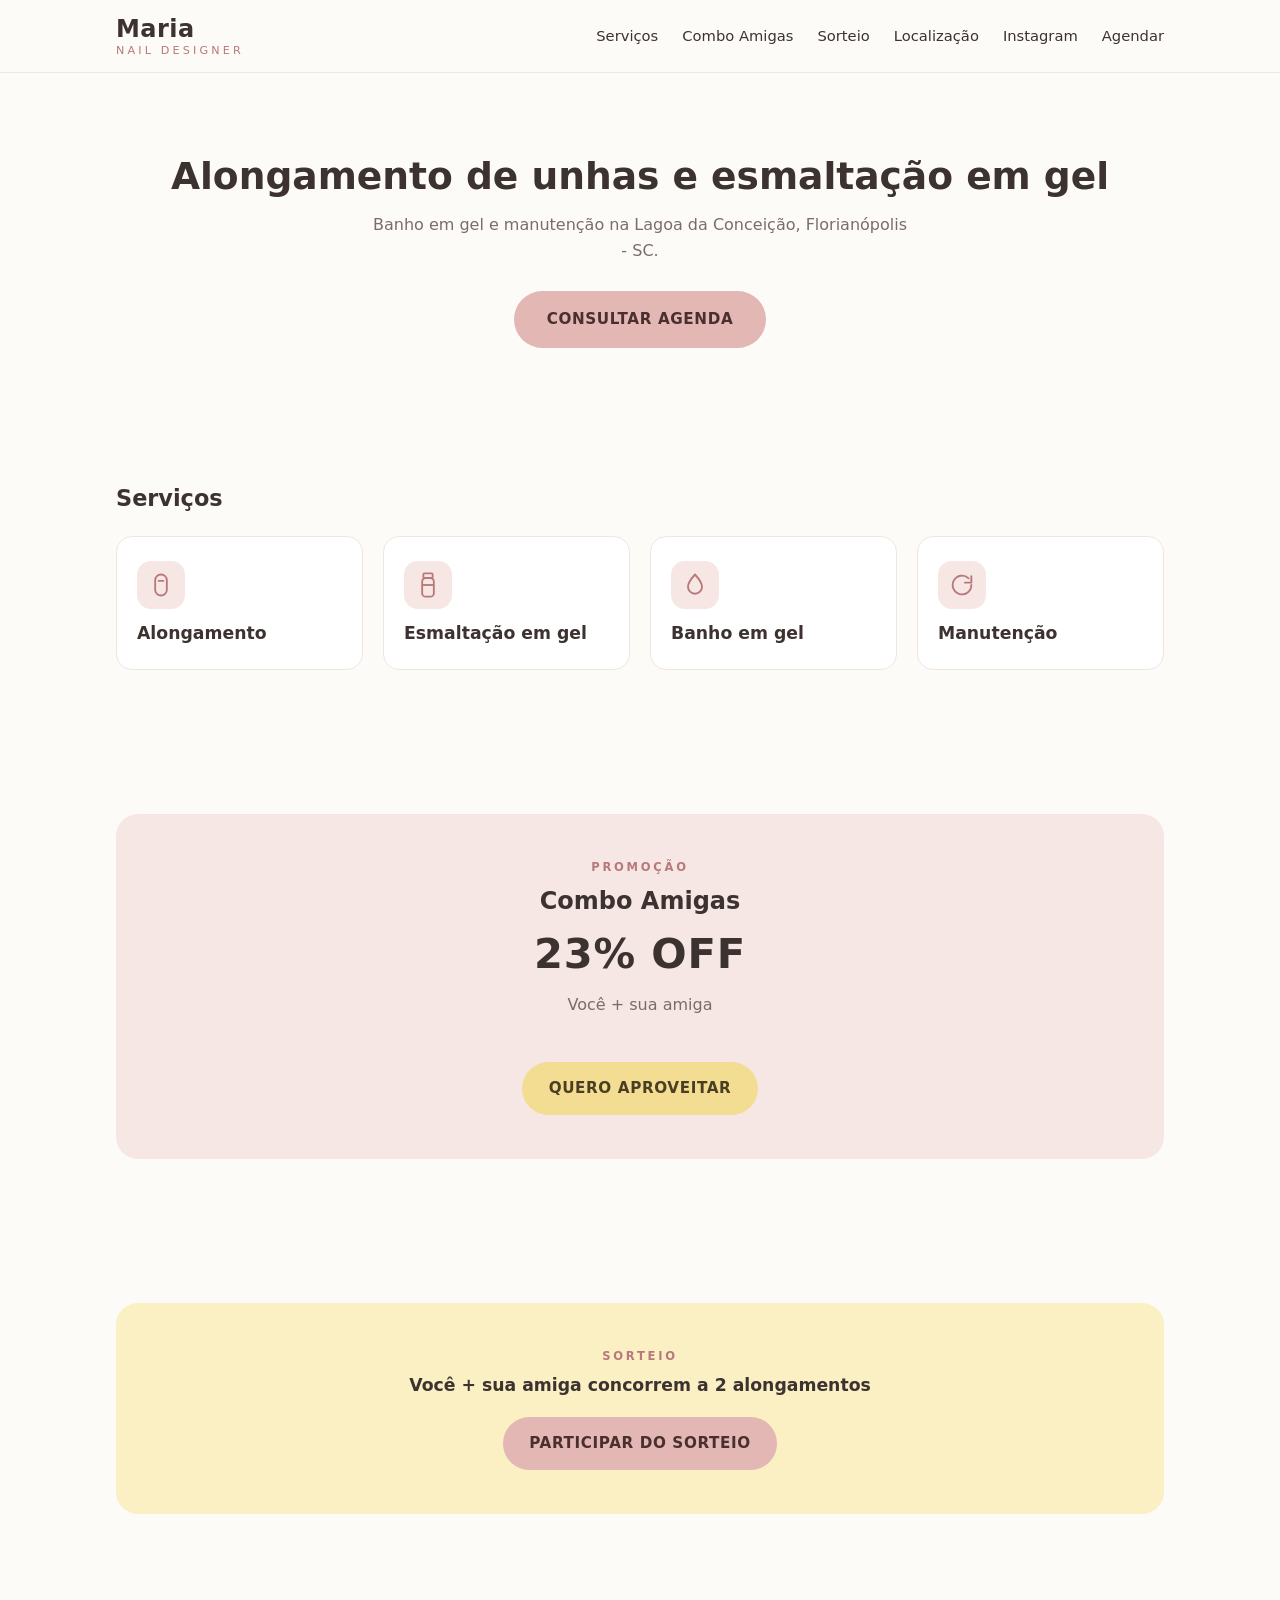
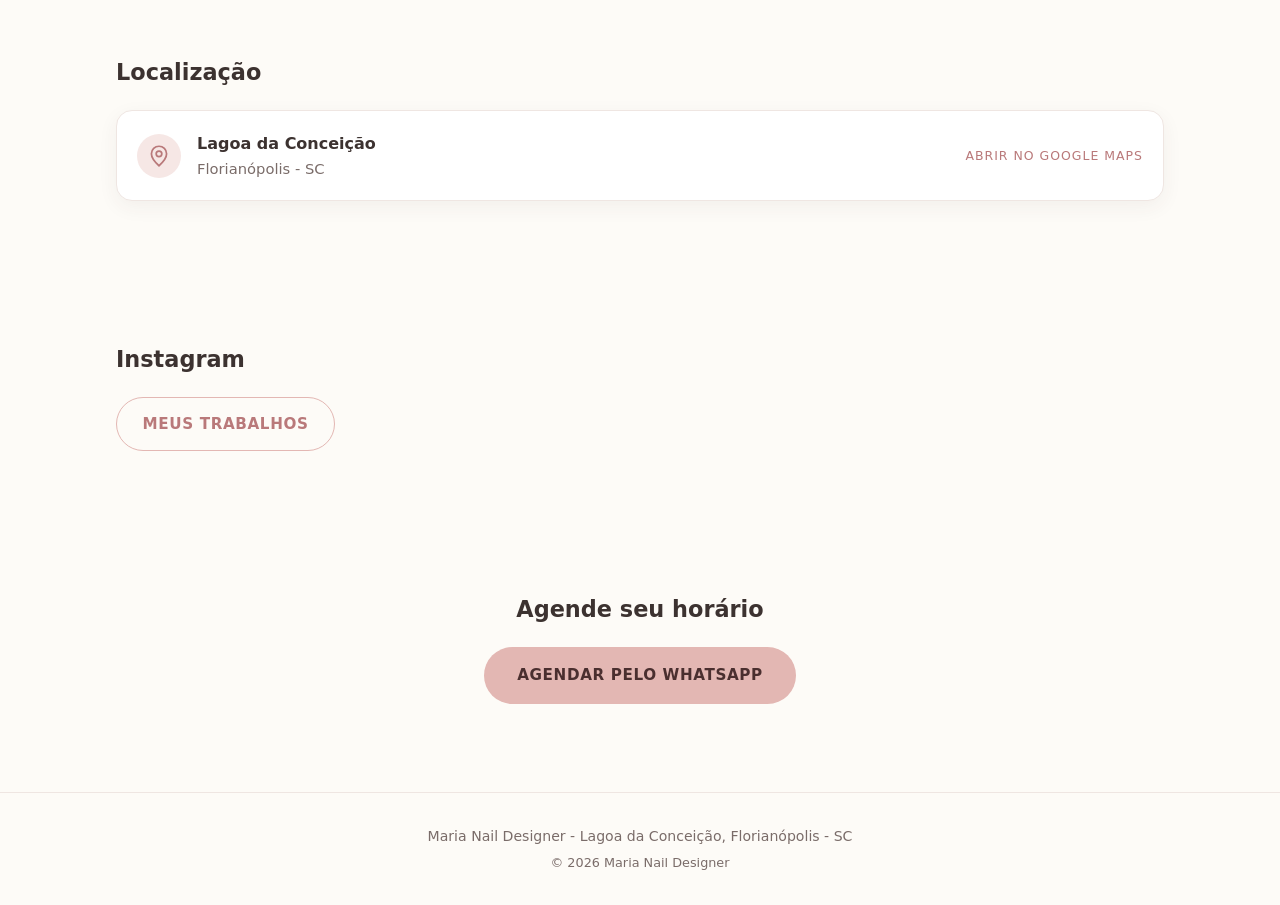
==== index.html @ 7b181edc "feat: landing page Maria Nail Designer" ====
<!DOCTYPE html>
<html lang="pt-BR">
<head>
  <meta charset="utf-8">
  <meta name="viewport" content="width=device-width, initial-scale=1">
  <meta name="theme-color" content="#fdfbf7">

  <title>Maria Nail Designer | Alongamento e Esmaltação em Gel - Florianópolis SC</title>
  <meta name="description" content="Maria Nail Designer: alongamento de unhas, esmaltação em gel, banho em gel e manutenção na Lagoa da Conceição, Florianópolis - SC. Consulte a agenda pelo WhatsApp.">
  <meta name="author" content="Maria Nail Designer">
  <meta name="robots" content="index, follow">

  <!-- TODO: substituir pelo dominio definitivo (tambem em og:url, JSON-LD, robots.txt e sitemap.xml) -->
  <link rel="canonical" href="https://www.marianaildesigner.com.br/">

  <!-- Open Graph basico -->
  <meta property="og:type" content="website">
  <meta property="og:locale" content="pt_BR">
  <meta property="og:site_name" content="Maria Nail Designer">
  <meta property="og:title" content="Maria Nail Designer | Alongamento e Esmaltação em Gel - Florianópolis SC">
  <meta property="og:description" content="Alongamento de unhas, esmaltação em gel, banho em gel e manutenção na Lagoa da Conceição, Florianópolis - SC.">
  <meta property="og:url" content="https://www.marianaildesigner.com.br/">
  <!-- og:image: adicionar depois uma imagem 1200x630 hospedada no dominio definitivo -->

  <link rel="icon" href="favicon.svg" type="image/svg+xml">
  <link rel="stylesheet" href="css/style.css">
</head>

<body>
  <a class="skip-link" href="#conteudo">Ir para o conteúdo</a>

  <header class="site-header" id="top">
    <div class="container header__inner">
      <a class="brand" href="#top">
        <h1 class="brand__title">
          <span class="brand__name">Maria</span>
          <span class="brand__role">Nail Designer</span>
        </h1>
      </a>

      <button class="nav-toggle" type="button" aria-expanded="false" aria-controls="menu-principal" aria-label="Abrir menu">
        <svg viewBox="0 0 24 24" width="24" height="24" aria-hidden="true" focusable="false">
          <path d="M4 7h16M4 12h16M4 17h16" fill="none" stroke="currentColor" stroke-width="1.8" stroke-linecap="round"/>
        </svg>
      </button>

      <nav class="site-nav" id="menu-principal" aria-label="Menu principal">
        <ul>
          <li><a href="#servicos">Serviços</a></li>
          <li><a href="#promocao">Combo Amigas</a></li>
          <li><a href="#sorteio">Sorteio</a></li>
          <li><a href="#localizacao">Localização</a></li>
          <li><a href="#instagram">Instagram</a></li>
          <li><a href="#agendar">Agendar</a></li>
        </ul>
      </nav>
    </div>
  </header>

  <main id="conteudo">

    <!-- CTA PRINCIPAL -->
    <section class="hero" aria-labelledby="hero-title">
      <div class="container hero__inner">
        <h2 class="hero__title" id="hero-title">Alongamento de unhas e esmaltação em gel</h2>
        <p class="hero__text">Banho em gel e manutenção na Lagoa da Conceição, Florianópolis - SC.</p>
        <a class="btn btn--rose btn--lg" data-link="agenda" href="#">Consultar agenda</a>
      </div>
    </section>

    <!-- SERVIÇOS -->
    <section class="section" id="servicos" aria-labelledby="servicos-title">
      <div class="container">
        <h2 class="section__title" id="servicos-title">Serviços</h2>

        <ul class="grid">
          <li class="card">
            <span class="card__icon" aria-hidden="true">
              <svg viewBox="0 0 24 24" width="28" height="28" focusable="false">
                <rect x="7" y="3" width="10" height="18" rx="5" fill="none" stroke="currentColor" stroke-width="1.6"/>
                <path d="M10 8.5h4" fill="none" stroke="currentColor" stroke-width="1.6" stroke-linecap="round"/>
              </svg>
            </span>
            <h3 class="card__heading">Alongamento</h3>
          </li>

          <li class="card">
            <span class="card__icon" aria-hidden="true">
              <svg viewBox="0 0 24 24" width="28" height="28" focusable="false">
                <rect x="8" y="2" width="8" height="4" rx="1" fill="none" stroke="currentColor" stroke-width="1.6"/>
                <rect x="7" y="6" width="10" height="16" rx="3" fill="none" stroke="currentColor" stroke-width="1.6"/>
                <path d="M7 12h10" fill="none" stroke="currentColor" stroke-width="1.6"/>
              </svg>
            </span>
            <h3 class="card__heading">Esmaltação em gel</h3>
          </li>

          <li class="card">
            <span class="card__icon" aria-hidden="true">
              <svg viewBox="0 0 24 24" width="28" height="28" focusable="false">
                <path d="M12 3s6 6.6 6 10.5A6 6 0 0 1 6 13.5C6 9.6 12 3 12 3Z" fill="none" stroke="currentColor" stroke-width="1.6" stroke-linejoin="round"/>
              </svg>
            </span>
            <h3 class="card__heading">Banho em gel</h3>
          </li>

          <li class="card">
            <span class="card__icon" aria-hidden="true">
              <svg viewBox="0 0 24 24" width="28" height="28" focusable="false">
                <path d="M20 12a8 8 0 1 1-2.4-5.7" fill="none" stroke="currentColor" stroke-width="1.6" stroke-linecap="round"/>
                <path d="M20 4.5V10h-5.5" fill="none" stroke="currentColor" stroke-width="1.6" stroke-linecap="round" stroke-linejoin="round"/>
              </svg>
            </span>
            <h3 class="card__heading">Manutenção</h3>
          </li>
        </ul>
      </div>
    </section>

    <!-- PROMOÇÃO -->
    <section class="section" id="promocao" aria-labelledby="promocao-title">
      <div class="container">
        <div class="card card--rose card--feature">
          <p class="eyebrow">Promoção</p>
          <h2 class="card__heading card__heading--lg" id="promocao-title">Combo Amigas</h2>
          <p class="card__big">23% OFF</p>
          <p class="card__text">Você + sua amiga</p>
          <a class="btn btn--yellow" data-link="combo" href="#">Quero aproveitar</a>
        </div>
      </div>
    </section>

    <!-- SORTEIO -->
    <section class="section" id="sorteio" aria-labelledby="sorteio-title">
      <div class="container">
        <div class="card card--yellow card--feature">
          <p class="eyebrow">Sorteio</p>
          <h2 class="card__heading" id="sorteio-title">Você + sua amiga concorrem a 2 alongamentos</h2>
          <a class="btn btn--rose" data-link="sorteio" href="#">Participar do sorteio</a>
        </div>
      </div>
    </section>

    <!-- LOCALIZAÇÃO -->
    <section class="section" id="localizacao" aria-labelledby="localizacao-title">
      <div class="container">
        <h2 class="section__title" id="localizacao-title">Localização</h2>

        <a class="place" data-link="maps" href="#">
          <span class="place__icon" aria-hidden="true">
            <svg viewBox="0 0 24 24" width="26" height="26" focusable="false">
              <path d="M12 21s7-6.1 7-11a7 7 0 1 0-14 0c0 4.9 7 11 7 11Z" fill="none" stroke="currentColor" stroke-width="1.6" stroke-linejoin="round"/>
              <circle cx="12" cy="10" r="2.6" fill="none" stroke="currentColor" stroke-width="1.6"/>
            </svg>
          </span>
          <span class="place__text">
            <span class="place__city">Lagoa da Conceição</span>
            <span class="place__state">Florianópolis - SC</span>
          </span>
          <span class="place__hint">Abrir no Google Maps</span>
        </a>
      </div>
    </section>

    <!-- INSTAGRAM -->
    <section class="section" id="instagram" aria-labelledby="instagram-title">
      <div class="container">
        <h2 class="section__title" id="instagram-title">Instagram</h2>
        <a class="btn btn--outline" data-link="instagram" href="#">Meus trabalhos</a>
      </div>
    </section>

    <!-- CTA FINAL -->
    <section class="section section--last" id="agendar" aria-labelledby="agendar-title">
      <div class="container">
        <h2 class="section__title" id="agendar-title">Agende seu horário</h2>
        <a class="btn btn--rose btn--lg" data-link="agenda" href="#">Agendar pelo WhatsApp</a>
      </div>
    </section>

  </main>

  <footer class="site-footer">
    <div class="container">
      <p>Maria Nail Designer - Lagoa da Conceição, Florianópolis - SC</p>
      <p class="site-footer__copy">&copy; <span data-year>2026</span> Maria Nail Designer</p>
    </div>
  </footer>

  <script src="js/config.js"></script>
  <script src="js/main.js"></script>

  <script type="application/ld+json">
  {
    "@context": "https://schema.org",
    "@type": "NailSalon",
    "name": "Maria Nail Designer",
    "description": "Alongamento de unhas, esmaltação em gel, banho em gel e manutenção na Lagoa da Conceição, Florianópolis - SC.",
    "url": "https://www.marianaildesigner.com.br/",
    "address": {
      "@type": "PostalAddress",
      "addressLocality": "Florianópolis",
      "addressRegion": "SC",
      "addressCountry": "BR"
    },
    "areaServed": {
      "@type": "Place",
      "name": "Lagoa da Conceição, Florianópolis - SC"
    },
    "hasOfferCatalog": {
      "@type": "OfferCatalog",
      "name": "Serviços",
      "itemListElement": [
        { "@type": "Offer", "itemOffered": { "@type": "Service", "name": "Alongamento de unhas" } },
        { "@type": "Offer", "itemOffered": { "@type": "Service", "name": "Esmaltação em gel" } },
        { "@type": "Offer", "itemOffered": { "@type": "Service", "name": "Banho em gel" } },
        { "@type": "Offer", "itemOffered": { "@type": "Service", "name": "Manutenção" } }
      ]
    }
  }
  </script>
</body>
</html>
---- css/style.css ----
/* Maria Nail Designer - CSS enxuto, mobile-first, fontes do sistema */

:root {
  --cream: #fdfbf7;
  --white: #ffffff;
  --rose: #e3b7b3;
  --rose-soft: #f6e7e5;
  --rose-deep: #b9797a;
  --yellow: #fbefc4;
  --yellow-deep: #f2dd93;
  --ink: #3c3230;
  --ink-soft: #7a6c69;
  --line: #efe6e2;

  --radius: 16px;
  --radius-lg: 22px;
  --gap: 1rem;
  --section-y: 3.25rem;
  --shadow: 0 6px 20px rgba(60, 50, 48, .06);
}

*, *::before, *::after { box-sizing: border-box; }

html { -webkit-text-size-adjust: 100%; scroll-behavior: smooth; }

body {
  margin: 0;
  background: var(--cream);
  color: var(--ink);
  font-family: system-ui, -apple-system, "Segoe UI", Roboto, Helvetica, Arial, sans-serif;
  font-size: 1rem;
  line-height: 1.6;
  -webkit-font-smoothing: antialiased;
}

h1, h2, h3 { margin: 0; line-height: 1.25; font-weight: 600; }

p { margin: 0; }

ul { margin: 0; padding: 0; list-style: none; }

a { color: inherit; text-decoration: none; }

img, svg { display: block; max-width: 100%; }

:focus-visible {
  outline: 3px solid var(--rose-deep);
  outline-offset: 3px;
  border-radius: 6px;
}

.container {
  width: 100%;
  max-width: 68rem;
  margin: 0 auto;
  padding: 0 1.25rem;
}

.skip-link {
  position: absolute;
  left: -9999px;
  top: 0;
  background: var(--white);
  padding: .75rem 1rem;
  z-index: 20;
}
.skip-link:focus { left: 1rem; top: .5rem; }


/* ---------- CABEÇALHO ---------- */

.site-header {
  position: sticky;
  top: 0;
  z-index: 10;
  background: rgba(253, 251, 247, .94);
  border-bottom: 1px solid var(--line);
}

.header__inner {
  display: flex;
  align-items: center;
  justify-content: space-between;
  gap: var(--gap);
  min-height: 4.5rem;
}

.brand { display: block; }

.brand__title { font-size: 1rem; }

.brand__name {
  display: block;
  font-size: 1.35rem;
  letter-spacing: .02em;
}

.brand__role {
  display: block;
  font-size: .7rem;
  font-weight: 500;
  letter-spacing: .28em;
  text-transform: uppercase;
  color: var(--rose-deep);
}

.nav-toggle {
  display: inline-flex;
  align-items: center;
  justify-content: center;
  width: 2.75rem;
  height: 2.75rem;
  padding: 0;
  border: 1px solid var(--line);
  border-radius: 12px;
  background: var(--white);
  color: var(--ink);
  cursor: pointer;
}

.site-nav {
  display: none;
  position: absolute;
  left: 0;
  right: 0;
  top: 100%;
  background: var(--white);
  border-bottom: 1px solid var(--line);
  box-shadow: var(--shadow);
}

.site-nav.is-open { display: block; }

.site-nav ul {
  display: flex;
  flex-direction: column;
  padding: .5rem 1.25rem 1rem;
}

.site-nav a {
  display: block;
  padding: .8rem 0;
  border-bottom: 1px solid var(--line);
  font-size: .98rem;
}

.site-nav li:last-child a { border-bottom: 0; }

/* ---------- BOTÕES ---------- */

.btn {
  display: inline-flex;
  align-items: center;
  justify-content: center;
  min-height: 3rem;
  padding: .85rem 1.6rem;
  border: 1px solid transparent;
  border-radius: 999px;
  font-size: .95rem;
  font-weight: 600;
  letter-spacing: .04em;
  text-transform: uppercase;
  text-align: center;
  cursor: pointer;
  transition: background-color .15s ease, border-color .15s ease;
}

.btn--lg { min-height: 3.35rem; padding: .95rem 2rem; }

.btn--rose { background: var(--rose); color: #4a2f2f; }
.btn--rose:hover { background: var(--rose-deep); color: var(--white); }

.btn--yellow { background: var(--yellow-deep); color: #4a3f22; }
.btn--yellow:hover { background: var(--yellow); }

.btn--outline {
  background: transparent;
  border-color: var(--rose);
  color: var(--rose-deep);
}
.btn--outline:hover { background: var(--rose-soft); }


/* ---------- SEÇÕES ---------- */

.section { padding: var(--section-y) 0; }

.section--last {
  padding-bottom: calc(var(--section-y) + 1rem);
  text-align: center;
}

.section__title {
  font-size: 1.4rem;
  margin-bottom: 1.5rem;
}

.hero {
  padding: 3.5rem 0 3rem;
  text-align: center;
}

.hero__title {
  font-size: 1.75rem;
  margin-bottom: .75rem;
}

.hero__text {
  color: var(--ink-soft);
  max-width: 34rem;
  margin: 0 auto 1.75rem;
}

/* ---------- CARDS ---------- */

.grid {
  display: grid;
  grid-template-columns: 1fr;
  gap: var(--gap);
}

.card {
  background: var(--white);
  border: 1px solid var(--line);
  border-radius: var(--radius);
  padding: 1.5rem 1.25rem;
}

.card__icon {
  display: inline-flex;
  align-items: center;
  justify-content: center;
  width: 3rem;
  height: 3rem;
  margin-bottom: .9rem;
  border-radius: 14px;
  background: var(--rose-soft);
  color: var(--rose-deep);
}

.card__heading { font-size: 1.08rem; }

.card__heading--lg { font-size: 1.5rem; }

.card--feature {
  border: 0;
  border-radius: var(--radius-lg);
  padding: 2rem 1.5rem;
  text-align: center;
}

.card--rose { background: var(--rose-soft); }
.card--yellow { background: var(--yellow); }

.eyebrow {
  font-size: .72rem;
  font-weight: 600;
  letter-spacing: .24em;
  text-transform: uppercase;
  color: var(--rose-deep);
  margin-bottom: .6rem;
}

.card__big {
  font-size: 2.1rem;
  font-weight: 700;
  letter-spacing: .02em;
  margin: .35rem 0 .25rem;
}

.card__text {
  color: var(--ink-soft);
  margin-bottom: 1.5rem;
}

.card--feature .card__heading + .btn,
.card--feature .card__text + .btn { margin-top: 1.25rem; }

/* ---------- LOCALIZAÇÃO ---------- */

.place {
  display: flex;
  align-items: center;
  gap: 1rem;
  padding: 1.25rem;
  background: var(--white);
  border: 1px solid var(--line);
  border-radius: var(--radius);
  box-shadow: var(--shadow);
  transition: border-color .15s ease;
}

.place:hover { border-color: var(--rose); }

.place__icon {
  display: inline-flex;
  align-items: center;
  justify-content: center;
  flex: 0 0 auto;
  width: 2.75rem;
  height: 2.75rem;
  border-radius: 50%;
  background: var(--rose-soft);
  color: var(--rose-deep);
}

.place__text { display: block; }

.place__city {
  display: block;
  font-weight: 600;
}

.place__state {
  display: block;
  font-size: .92rem;
  color: var(--ink-soft);
}

.place__hint {
  margin-left: auto;
  font-size: .78rem;
  letter-spacing: .08em;
  text-transform: uppercase;
  color: var(--rose-deep);
  text-align: right;
}

/* ---------- RODAPÉ ---------- */

.site-footer {
  padding: 2rem 0;
  border-top: 1px solid var(--line);
  text-align: center;
  font-size: .88rem;
  color: var(--ink-soft);
}

.site-footer__copy { margin-top: .35rem; font-size: .8rem; }

/* ---------- DESKTOP ---------- */

@media (min-width: 48rem) {
  :root { --section-y: 4.5rem; }

  .nav-toggle { display: none; }

  .site-nav {
    display: block;
    position: static;
    background: transparent;
    border: 0;
    box-shadow: none;
  }

  .site-nav ul {
    flex-direction: row;
    gap: 1.5rem;
    padding: 0;
  }

  .site-nav a {
    padding: .35rem 0;
    border-bottom: 0;
    font-size: .92rem;
  }

  .site-nav a:hover { color: var(--rose-deep); }

  .hero { padding: 5rem 0 4rem; }

  .hero__title { font-size: 2.35rem; }

  .grid { grid-template-columns: repeat(2, 1fr); gap: 1.25rem; }

  .card--feature { padding: 2.75rem 2rem; }

  .card__big { font-size: 2.6rem; }
}

@media (min-width: 64rem) {
  .grid { grid-template-columns: repeat(4, 1fr); }

  .brand__name { font-size: 1.5rem; }
}

@media (prefers-reduced-motion: reduce) {
  html { scroll-behavior: auto; }
  * { transition: none !important; }
}
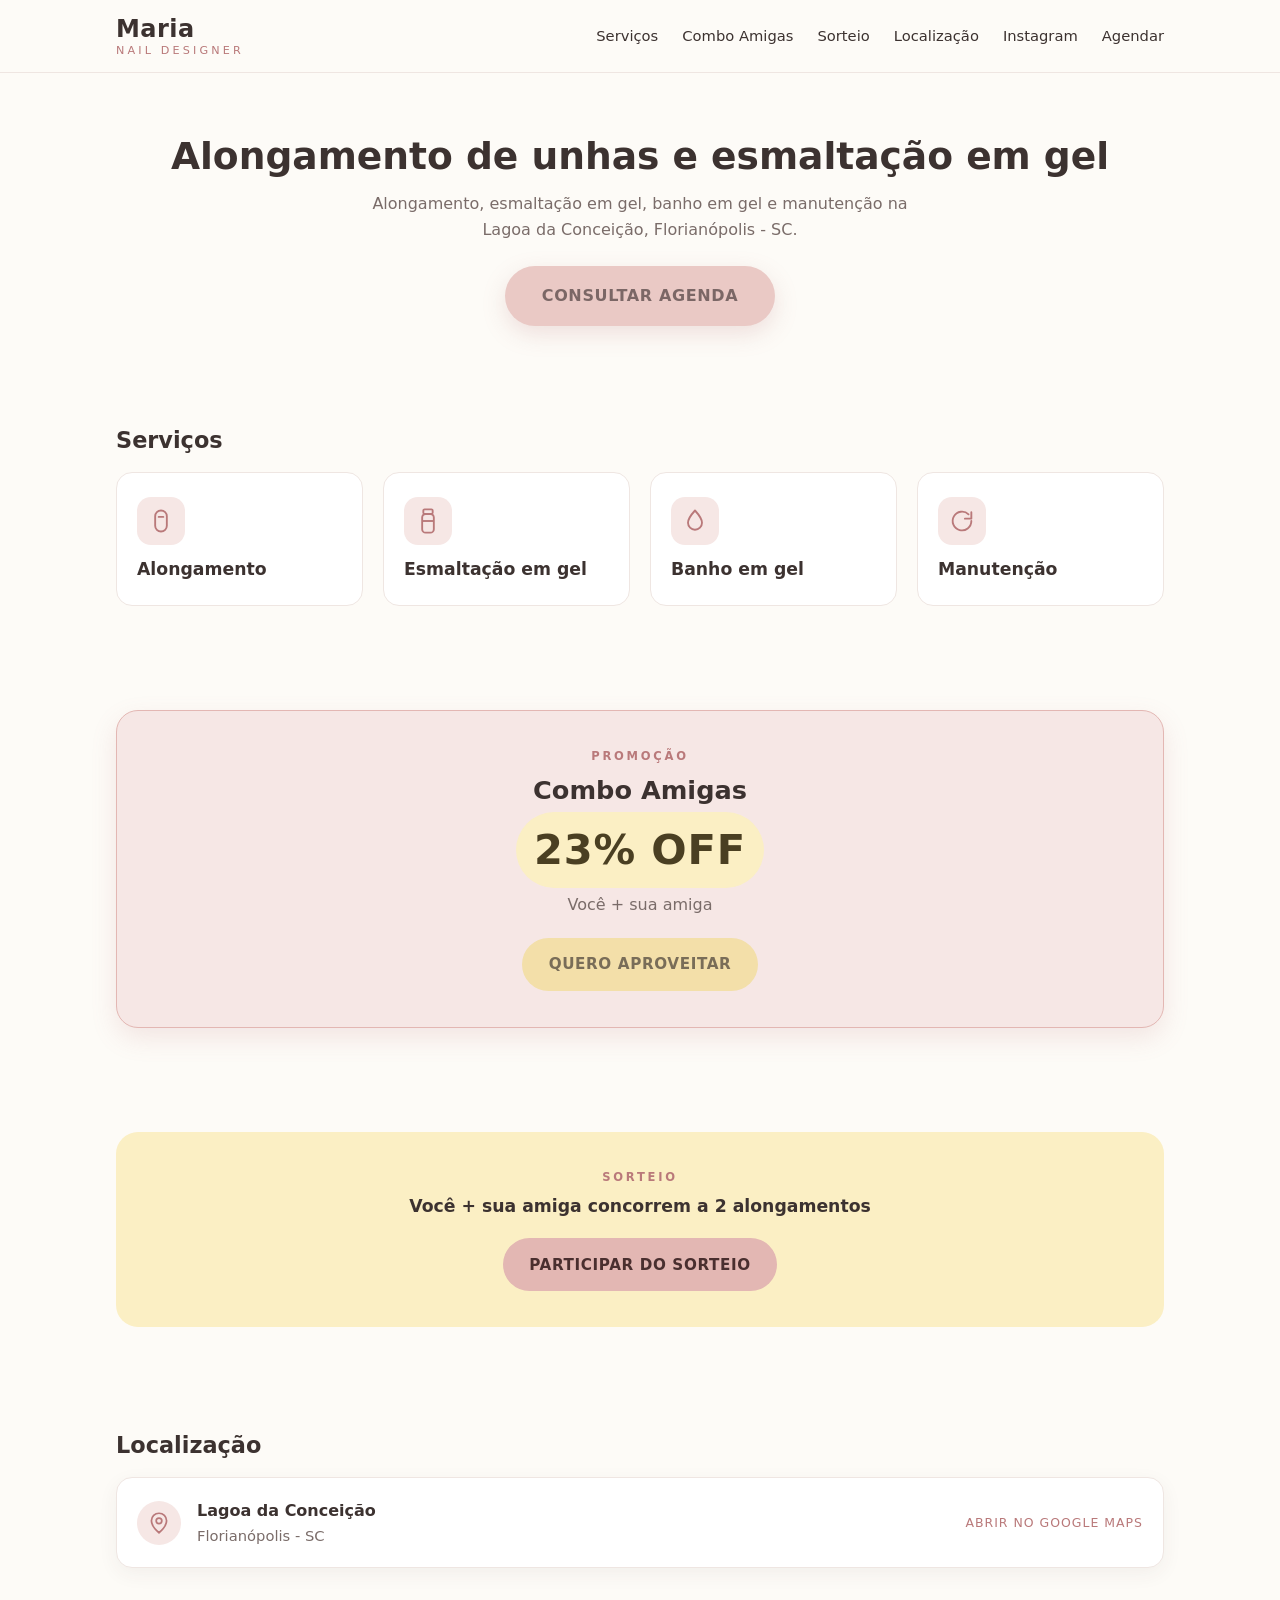
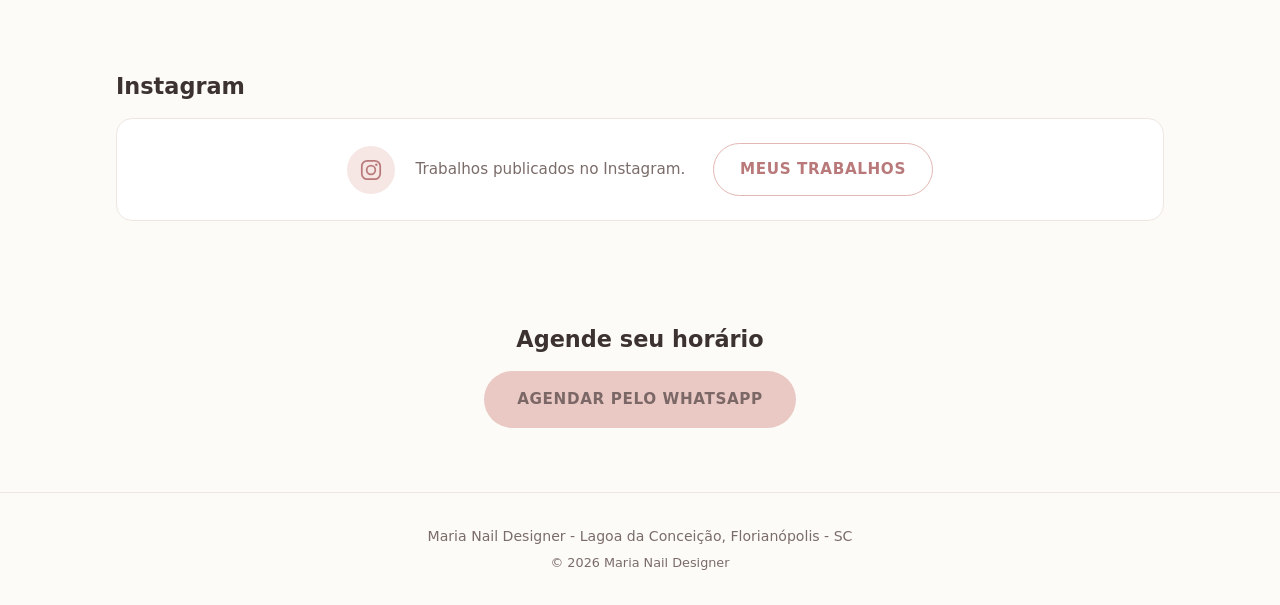
==== commit aa046c3d: "feat: acabamento visual e responsividade da landing page" ====
--- a/index.html
+++ b/index.html
@@ -63,8 +63,10 @@
     <section class="hero" aria-labelledby="hero-title">
       <div class="container hero__inner">
         <h2 class="hero__title" id="hero-title">Alongamento de unhas e esmaltação em gel</h2>
-        <p class="hero__text">Banho em gel e manutenção na Lagoa da Conceição, Florianópolis - SC.</p>
-        <a class="btn btn--rose btn--lg" data-link="agenda" href="#">Consultar agenda</a>
+        <p class="hero__text">Alongamento, esmaltação em gel, banho em gel e manutenção na Lagoa da Conceição, Florianópolis - SC.</p>
+        <div class="hero__actions">
+          <a class="btn btn--rose btn--lg btn--cta" data-link="agenda" href="#">Consultar agenda</a>
+        </div>
       </div>
     </section>
 
@@ -120,7 +122,7 @@
     <!-- PROMOÇÃO -->
     <section class="section" id="promocao" aria-labelledby="promocao-title">
       <div class="container">
-        <div class="card card--rose card--feature">
+        <div class="card card--rose card--feature card--combo">
           <p class="eyebrow">Promoção</p>
           <h2 class="card__heading card__heading--lg" id="promocao-title">Combo Amigas</h2>
           <p class="card__big">23% OFF</p>
@@ -166,7 +168,18 @@
     <section class="section" id="instagram" aria-labelledby="instagram-title">
       <div class="container">
         <h2 class="section__title" id="instagram-title">Instagram</h2>
-        <a class="btn btn--outline" data-link="instagram" href="#">Meus trabalhos</a>
+
+        <div class="social">
+          <span class="social__icon" aria-hidden="true">
+            <svg viewBox="0 0 24 24" width="26" height="26" focusable="false">
+              <rect x="3.5" y="3.5" width="17" height="17" rx="5" fill="none" stroke="currentColor" stroke-width="1.6"/>
+              <circle cx="12" cy="12" r="4" fill="none" stroke="currentColor" stroke-width="1.6"/>
+              <circle cx="16.9" cy="7.1" r="1.1" fill="currentColor"/>
+            </svg>
+          </span>
+          <p class="social__text">Trabalhos publicados no Instagram.</p>
+          <a class="btn btn--outline" data-link="instagram" href="#">Meus trabalhos</a>
+        </div>
       </div>
     </section>
 
@@ -186,6 +199,14 @@
       <p class="site-footer__copy">&copy; <span data-year>2026</span> Maria Nail Designer</p>
     </div>
   </footer>
+
+  <!-- BOTÃO FLUTUANTE DE WHATSAPP: aparece somente se houver número em js/config.js -->
+  <a class="wa-float" href="#" target="_blank" rel="noopener" aria-label="Falar no WhatsApp" hidden>
+    <svg viewBox="0 0 24 24" width="24" height="24" aria-hidden="true" focusable="false">
+      <path d="M12 3.2a8.8 8.8 0 0 0-7.5 13.4L3.3 20.7l4.2-1.1A8.8 8.8 0 1 0 12 3.2Z" fill="none" stroke="currentColor" stroke-width="1.6" stroke-linejoin="round"/>
+      <path d="M9.1 8.9c0-.5.4-.9.9-.9h.7l.7 1.8-.8.8c.5 1 1.3 1.8 2.3 2.3l.8-.8 1.8.7v.7c0 .5-.4.9-.9.9-3 0-5.5-2.5-5.5-5.5Z" fill="currentColor"/>
+    </svg>
+  </a>
 
   <script src="js/config.js"></script>
   <script src="js/main.js"></script>
--- a/css/style.css
+++ b/css/style.css
@@ -15,7 +15,7 @@
   --radius: 16px;
   --radius-lg: 22px;
   --gap: 1rem;
-  --section-y: 3.25rem;
+  --section-y: 2.25rem;
   --shadow: 0 6px 20px rgba(60, 50, 48, .06);
 }
 
@@ -66,6 +66,9 @@
 }
 .skip-link:focus { left: 1rem; top: .5rem; }
 
+/* Compensa o cabecalho fixo ao navegar pelas ancoras */
+section[id] { scroll-margin-top: 5.25rem; }
+
 
 /* ---------- CABEÇALHO ---------- */
 
@@ -167,6 +170,14 @@
 
 .btn--lg { min-height: 3.35rem; padding: .95rem 2rem; }
 
+/* CTA principal: maior peso visual, sem exagero */
+.btn--cta {
+  min-height: 3.5rem;
+  padding: 1rem 2.25rem;
+  font-size: 1rem;
+  box-shadow: 0 8px 22px rgba(185, 121, 122, .28);
+}
+
 .btn--rose { background: var(--rose); color: #4a2f2f; }
 .btn--rose:hover { background: var(--rose-deep); color: var(--white); }
 
@@ -180,35 +191,43 @@
 }
 .btn--outline:hover { background: var(--rose-soft); }
 
+/* Botão visível, porém sem destino configurado ainda */
+.btn.is-pending { opacity: .72; cursor: default; }
+
 
 /* ---------- SEÇÕES ---------- */
 
 .section { padding: var(--section-y) 0; }
 
 .section--last {
-  padding-bottom: calc(var(--section-y) + 1rem);
+  padding-bottom: calc(var(--section-y) + .75rem);
   text-align: center;
 }
 
 .section__title {
   font-size: 1.4rem;
-  margin-bottom: 1.5rem;
+  margin-bottom: 1.1rem;
 }
 
 .hero {
-  padding: 3.5rem 0 3rem;
+  padding: 2.75rem 0 2.25rem;
   text-align: center;
 }
 
 .hero__title {
-  font-size: 1.75rem;
-  margin-bottom: .75rem;
+  font-size: clamp(1.6rem, 5.2vw, 2.35rem);
+  margin-bottom: .7rem;
 }
 
 .hero__text {
   color: var(--ink-soft);
   max-width: 34rem;
-  margin: 0 auto 1.75rem;
+  margin: 0 auto 1.5rem;
+}
+
+.hero__actions {
+  display: flex;
+  justify-content: center;
 }
 
 /* ---------- CARDS ---------- */
@@ -252,6 +271,23 @@
 .card--rose { background: var(--rose-soft); }
 .card--yellow { background: var(--yellow); }
 
+/* Destaque do Combo Amigas: leve, sem exagero */
+.card--combo {
+  background: var(--rose-soft);
+  border: 1px solid var(--rose);
+  box-shadow: 0 10px 26px rgba(185, 121, 122, .16);
+}
+
+.card--combo .card__heading--lg { font-size: 1.6rem; }
+
+.card--combo .card__big {
+  display: inline-block;
+  padding: .3rem 1.1rem;
+  border-radius: 999px;
+  background: var(--yellow);
+  color: #4a3f22;
+}
+
 .eyebrow {
   font-size: .72rem;
   font-weight: 600;
@@ -270,11 +306,40 @@
 
 .card__text {
   color: var(--ink-soft);
-  margin-bottom: 1.5rem;
 }
 
 .card--feature .card__heading + .btn,
 .card--feature .card__text + .btn { margin-top: 1.25rem; }
+
+/* ---------- INSTAGRAM ---------- */
+
+.social {
+  display: flex;
+  flex-direction: column;
+  align-items: center;
+  gap: .85rem;
+  padding: 1.5rem 1.25rem;
+  background: var(--white);
+  border: 1px solid var(--line);
+  border-radius: var(--radius);
+  text-align: center;
+}
+
+.social__icon {
+  display: inline-flex;
+  align-items: center;
+  justify-content: center;
+  width: 3rem;
+  height: 3rem;
+  border-radius: 50%;
+  background: var(--rose-soft);
+  color: var(--rose-deep);
+}
+
+.social__text {
+  color: var(--ink-soft);
+  font-size: .95rem;
+}
 
 /* ---------- LOCALIZAÇÃO ---------- */
 
@@ -338,10 +403,34 @@
 
 .site-footer__copy { margin-top: .35rem; font-size: .8rem; }
 
+/* ---------- BOTÃO FLUTUANTE DE WHATSAPP ---------- */
+
+.wa-float {
+  position: fixed;
+  right: 1rem;
+  bottom: calc(1rem + env(safe-area-inset-bottom, 0px));
+  z-index: 15;
+  display: inline-flex;
+  align-items: center;
+  justify-content: center;
+  width: 3.25rem;
+  height: 3.25rem;
+  border-radius: 50%;
+  background: var(--rose);
+  color: #4a2f2f;
+  box-shadow: 0 8px 20px rgba(60, 50, 48, .18);
+  transition: background-color .15s ease;
+}
+
+.wa-float:hover { background: var(--rose-deep); color: var(--white); }
+
+/* Sem número configurado o botão não aparece */
+.wa-float[hidden] { display: none; }
+
 /* ---------- DESKTOP ---------- */
 
 @media (min-width: 48rem) {
-  :root { --section-y: 4.5rem; }
+  :root { --section-y: 3.25rem; }
 
   .nav-toggle { display: none; }
 
@@ -367,15 +456,31 @@
 
   .site-nav a:hover { color: var(--rose-deep); }
 
-  .hero { padding: 5rem 0 4rem; }
+  .hero { padding: 3.75rem 0 3rem; }
 
   .hero__title { font-size: 2.35rem; }
 
   .grid { grid-template-columns: repeat(2, 1fr); gap: 1.25rem; }
 
-  .card--feature { padding: 2.75rem 2rem; }
+  .card--feature { padding: 2.25rem 2rem; }
 
   .card__big { font-size: 2.6rem; }
+
+  .social {
+    flex-direction: row;
+    justify-content: center;
+    gap: 1.25rem;
+    text-align: left;
+  }
+
+  .social__text { margin-right: .5rem; }
+
+  .wa-float {
+    right: 1.5rem;
+    bottom: calc(1.5rem + env(safe-area-inset-bottom, 0px));
+    width: 3.5rem;
+    height: 3.5rem;
+  }
 }
 
 @media (min-width: 64rem) {
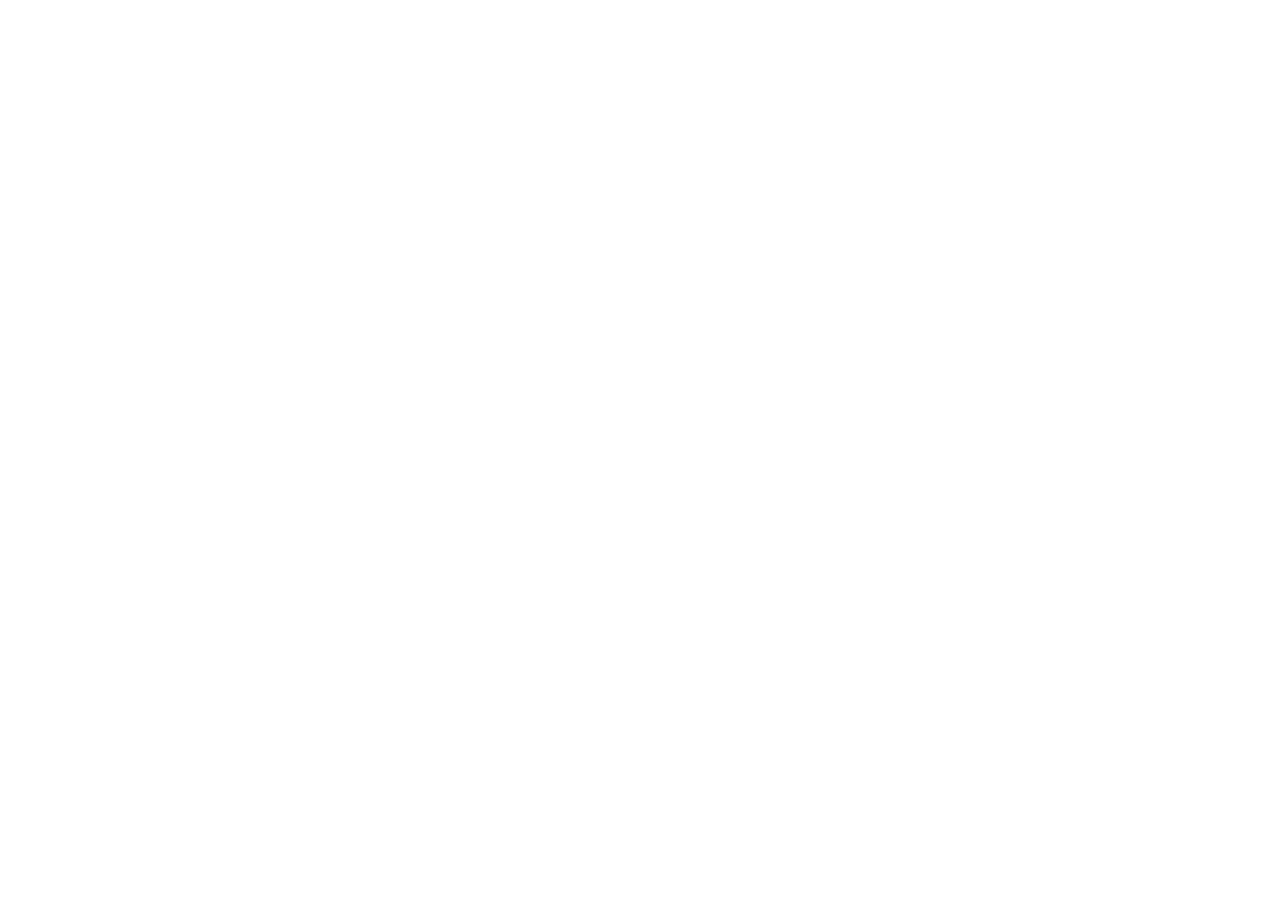
==== commit 85d0d7ad: "feat: adiciona pagina Lagoa da Conceicao e dominio definitivo" ====
--- a/index.html
+++ b/index.html
@@ -3,243 +3,16 @@
 <head>
   <meta charset="utf-8">
   <meta name="viewport" content="width=device-width, initial-scale=1">
-  <meta name="theme-color" content="#fdfbf7">
+  <title>Maria Nail Designer | Lagoa da Conceição, Florianópolis</title>
+  <meta name="robots" content="noindex, follow">
+  <link rel="canonical" href="https://marianaildesigner.site/lagoa-da-conceicao">
 
-  <title>Maria Nail Designer | Alongamento e Esmaltação em Gel - Florianópolis SC</title>
-  <meta name="description" content="Maria Nail Designer: alongamento de unhas, esmaltação em gel, banho em gel e manutenção na Lagoa da Conceição, Florianópolis - SC. Consulte a agenda pelo WhatsApp.">
-  <meta name="author" content="Maria Nail Designer">
-  <meta name="robots" content="index, follow">
-
-  <!-- TODO: substituir pelo dominio definitivo (tambem em og:url, JSON-LD, robots.txt e sitemap.xml) -->
-  <link rel="canonical" href="https://www.marianaildesigner.com.br/">
-
-  <!-- Open Graph basico -->
-  <meta property="og:type" content="website">
-  <meta property="og:locale" content="pt_BR">
-  <meta property="og:site_name" content="Maria Nail Designer">
-  <meta property="og:title" content="Maria Nail Designer | Alongamento e Esmaltação em Gel - Florianópolis SC">
-  <meta property="og:description" content="Alongamento de unhas, esmaltação em gel, banho em gel e manutenção na Lagoa da Conceição, Florianópolis - SC.">
-  <meta property="og:url" content="https://www.marianaildesigner.com.br/">
-  <!-- og:image: adicionar depois uma imagem 1200x630 hospedada no dominio definitivo -->
-
-  <link rel="icon" href="favicon.svg" type="image/svg+xml">
-  <link rel="stylesheet" href="css/style.css">
+  <!-- Redirecionamento para a URL definitiva da landing.
+       Mantido na raiz para que o dominio responda sem 404. -->
+  <meta http-equiv="refresh" content="0; url=https://marianaildesigner.site/lagoa-da-conceicao">
+  <script>location.replace("https://marianaildesigner.site/lagoa-da-conceicao");</script>
 </head>
-
 <body>
-  <a class="skip-link" href="#conteudo">Ir para o conteúdo</a>
-
-  <header class="site-header" id="top">
-    <div class="container header__inner">
-      <a class="brand" href="#top">
-        <h1 class="brand__title">
-          <span class="brand__name">Maria</span>
-          <span class="brand__role">Nail Designer</span>
-        </h1>
-      </a>
-
-      <button class="nav-toggle" type="button" aria-expanded="false" aria-controls="menu-principal" aria-label="Abrir menu">
-        <svg viewBox="0 0 24 24" width="24" height="24" aria-hidden="true" focusable="false">
-          <path d="M4 7h16M4 12h16M4 17h16" fill="none" stroke="currentColor" stroke-width="1.8" stroke-linecap="round"/>
-        </svg>
-      </button>
-
-      <nav class="site-nav" id="menu-principal" aria-label="Menu principal">
-        <ul>
-          <li><a href="#servicos">Serviços</a></li>
-          <li><a href="#promocao">Combo Amigas</a></li>
-          <li><a href="#sorteio">Sorteio</a></li>
-          <li><a href="#localizacao">Localização</a></li>
-          <li><a href="#instagram">Instagram</a></li>
-          <li><a href="#agendar">Agendar</a></li>
-        </ul>
-      </nav>
-    </div>
-  </header>
-
-  <main id="conteudo">
-
-    <!-- CTA PRINCIPAL -->
-    <section class="hero" aria-labelledby="hero-title">
-      <div class="container hero__inner">
-        <h2 class="hero__title" id="hero-title">Alongamento de unhas e esmaltação em gel</h2>
-        <p class="hero__text">Alongamento, esmaltação em gel, banho em gel e manutenção na Lagoa da Conceição, Florianópolis - SC.</p>
-        <div class="hero__actions">
-          <a class="btn btn--rose btn--lg btn--cta" data-link="agenda" href="#">Consultar agenda</a>
-        </div>
-      </div>
-    </section>
-
-    <!-- SERVIÇOS -->
-    <section class="section" id="servicos" aria-labelledby="servicos-title">
-      <div class="container">
-        <h2 class="section__title" id="servicos-title">Serviços</h2>
-
-        <ul class="grid">
-          <li class="card">
-            <span class="card__icon" aria-hidden="true">
-              <svg viewBox="0 0 24 24" width="28" height="28" focusable="false">
-                <rect x="7" y="3" width="10" height="18" rx="5" fill="none" stroke="currentColor" stroke-width="1.6"/>
-                <path d="M10 8.5h4" fill="none" stroke="currentColor" stroke-width="1.6" stroke-linecap="round"/>
-              </svg>
-            </span>
-            <h3 class="card__heading">Alongamento</h3>
-          </li>
-
-          <li class="card">
-            <span class="card__icon" aria-hidden="true">
-              <svg viewBox="0 0 24 24" width="28" height="28" focusable="false">
-                <rect x="8" y="2" width="8" height="4" rx="1" fill="none" stroke="currentColor" stroke-width="1.6"/>
-                <rect x="7" y="6" width="10" height="16" rx="3" fill="none" stroke="currentColor" stroke-width="1.6"/>
-                <path d="M7 12h10" fill="none" stroke="currentColor" stroke-width="1.6"/>
-              </svg>
-            </span>
-            <h3 class="card__heading">Esmaltação em gel</h3>
-          </li>
-
-          <li class="card">
-            <span class="card__icon" aria-hidden="true">
-              <svg viewBox="0 0 24 24" width="28" height="28" focusable="false">
-                <path d="M12 3s6 6.6 6 10.5A6 6 0 0 1 6 13.5C6 9.6 12 3 12 3Z" fill="none" stroke="currentColor" stroke-width="1.6" stroke-linejoin="round"/>
-              </svg>
-            </span>
-            <h3 class="card__heading">Banho em gel</h3>
-          </li>
-
-          <li class="card">
-            <span class="card__icon" aria-hidden="true">
-              <svg viewBox="0 0 24 24" width="28" height="28" focusable="false">
-                <path d="M20 12a8 8 0 1 1-2.4-5.7" fill="none" stroke="currentColor" stroke-width="1.6" stroke-linecap="round"/>
-                <path d="M20 4.5V10h-5.5" fill="none" stroke="currentColor" stroke-width="1.6" stroke-linecap="round" stroke-linejoin="round"/>
-              </svg>
-            </span>
-            <h3 class="card__heading">Manutenção</h3>
-          </li>
-        </ul>
-      </div>
-    </section>
-
-    <!-- PROMOÇÃO -->
-    <section class="section" id="promocao" aria-labelledby="promocao-title">
-      <div class="container">
-        <div class="card card--rose card--feature card--combo">
-          <p class="eyebrow">Promoção</p>
-          <h2 class="card__heading card__heading--lg" id="promocao-title">Combo Amigas</h2>
-          <p class="card__big">23% OFF</p>
-          <p class="card__text">Você + sua amiga</p>
-          <a class="btn btn--yellow" data-link="combo" href="#">Quero aproveitar</a>
-        </div>
-      </div>
-    </section>
-
-    <!-- SORTEIO -->
-    <section class="section" id="sorteio" aria-labelledby="sorteio-title">
-      <div class="container">
-        <div class="card card--yellow card--feature">
-          <p class="eyebrow">Sorteio</p>
-          <h2 class="card__heading" id="sorteio-title">Você + sua amiga concorrem a 2 alongamentos</h2>
-          <a class="btn btn--rose" data-link="sorteio" href="#">Participar do sorteio</a>
-        </div>
-      </div>
-    </section>
-
-    <!-- LOCALIZAÇÃO -->
-    <section class="section" id="localizacao" aria-labelledby="localizacao-title">
-      <div class="container">
-        <h2 class="section__title" id="localizacao-title">Localização</h2>
-
-        <a class="place" data-link="maps" href="#">
-          <span class="place__icon" aria-hidden="true">
-            <svg viewBox="0 0 24 24" width="26" height="26" focusable="false">
-              <path d="M12 21s7-6.1 7-11a7 7 0 1 0-14 0c0 4.9 7 11 7 11Z" fill="none" stroke="currentColor" stroke-width="1.6" stroke-linejoin="round"/>
-              <circle cx="12" cy="10" r="2.6" fill="none" stroke="currentColor" stroke-width="1.6"/>
-            </svg>
-          </span>
-          <span class="place__text">
-            <span class="place__city">Lagoa da Conceição</span>
-            <span class="place__state">Florianópolis - SC</span>
-          </span>
-          <span class="place__hint">Abrir no Google Maps</span>
-        </a>
-      </div>
-    </section>
-
-    <!-- INSTAGRAM -->
-    <section class="section" id="instagram" aria-labelledby="instagram-title">
-      <div class="container">
-        <h2 class="section__title" id="instagram-title">Instagram</h2>
-
-        <div class="social">
-          <span class="social__icon" aria-hidden="true">
-            <svg viewBox="0 0 24 24" width="26" height="26" focusable="false">
-              <rect x="3.5" y="3.5" width="17" height="17" rx="5" fill="none" stroke="currentColor" stroke-width="1.6"/>
-              <circle cx="12" cy="12" r="4" fill="none" stroke="currentColor" stroke-width="1.6"/>
-              <circle cx="16.9" cy="7.1" r="1.1" fill="currentColor"/>
-            </svg>
-          </span>
-          <p class="social__text">Trabalhos publicados no Instagram.</p>
-          <a class="btn btn--outline" data-link="instagram" href="#">Meus trabalhos</a>
-        </div>
-      </div>
-    </section>
-
-    <!-- CTA FINAL -->
-    <section class="section section--last" id="agendar" aria-labelledby="agendar-title">
-      <div class="container">
-        <h2 class="section__title" id="agendar-title">Agende seu horário</h2>
-        <a class="btn btn--rose btn--lg" data-link="agenda" href="#">Agendar pelo WhatsApp</a>
-      </div>
-    </section>
-
-  </main>
-
-  <footer class="site-footer">
-    <div class="container">
-      <p>Maria Nail Designer - Lagoa da Conceição, Florianópolis - SC</p>
-      <p class="site-footer__copy">&copy; <span data-year>2026</span> Maria Nail Designer</p>
-    </div>
-  </footer>
-
-  <!-- BOTÃO FLUTUANTE DE WHATSAPP: aparece somente se houver número em js/config.js -->
-  <a class="wa-float" href="#" target="_blank" rel="noopener" aria-label="Falar no WhatsApp" hidden>
-    <svg viewBox="0 0 24 24" width="24" height="24" aria-hidden="true" focusable="false">
-      <path d="M12 3.2a8.8 8.8 0 0 0-7.5 13.4L3.3 20.7l4.2-1.1A8.8 8.8 0 1 0 12 3.2Z" fill="none" stroke="currentColor" stroke-width="1.6" stroke-linejoin="round"/>
-      <path d="M9.1 8.9c0-.5.4-.9.9-.9h.7l.7 1.8-.8.8c.5 1 1.3 1.8 2.3 2.3l.8-.8 1.8.7v.7c0 .5-.4.9-.9.9-3 0-5.5-2.5-5.5-5.5Z" fill="currentColor"/>
-    </svg>
-  </a>
-
-  <script src="js/config.js"></script>
-  <script src="js/main.js"></script>
-
-  <script type="application/ld+json">
-  {
-    "@context": "https://schema.org",
-    "@type": "NailSalon",
-    "name": "Maria Nail Designer",
-    "description": "Alongamento de unhas, esmaltação em gel, banho em gel e manutenção na Lagoa da Conceição, Florianópolis - SC.",
-    "url": "https://www.marianaildesigner.com.br/",
-    "address": {
-      "@type": "PostalAddress",
-      "addressLocality": "Florianópolis",
-      "addressRegion": "SC",
-      "addressCountry": "BR"
-    },
-    "areaServed": {
-      "@type": "Place",
-      "name": "Lagoa da Conceição, Florianópolis - SC"
-    },
-    "hasOfferCatalog": {
-      "@type": "OfferCatalog",
-      "name": "Serviços",
-      "itemListElement": [
-        { "@type": "Offer", "itemOffered": { "@type": "Service", "name": "Alongamento de unhas" } },
-        { "@type": "Offer", "itemOffered": { "@type": "Service", "name": "Esmaltação em gel" } },
-        { "@type": "Offer", "itemOffered": { "@type": "Service", "name": "Banho em gel" } },
-        { "@type": "Offer", "itemOffered": { "@type": "Service", "name": "Manutenção" } }
-      ]
-    }
-  }
-  </script>
+  <p><a href="https://marianaildesigner.site/lagoa-da-conceicao">Ir para Maria Nail Designer - Lagoa da Conceição, Florianópolis</a></p>
 </body>
 </html>
-
